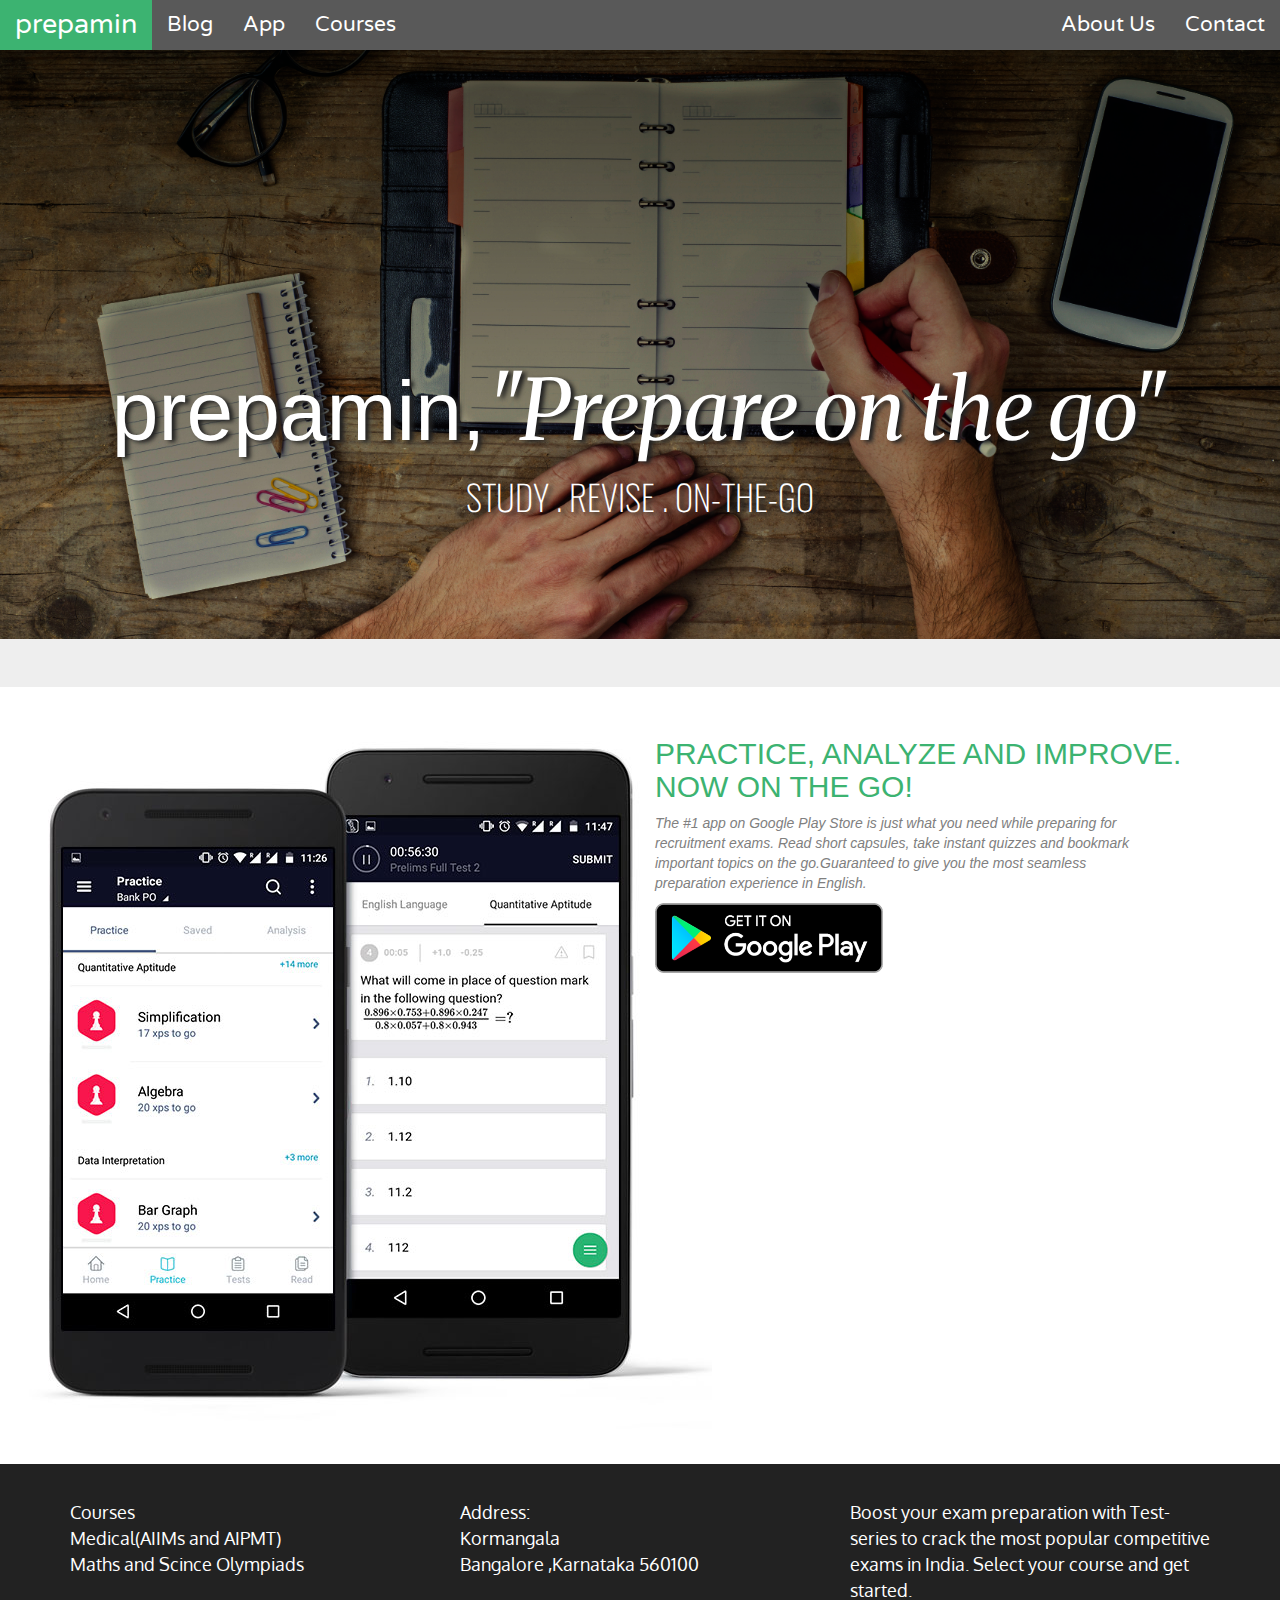
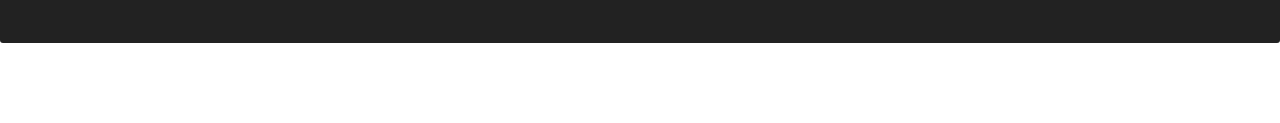
==== page4/index.html @ 37366433 "page center title" ====
<!doctype html>
<html lang="en">
<head>
	<meta charset="utf-8">
	<meta http-equiv="X-UA-Compatible" content="IE=edge">
	<meta name="viewport" content="width=device-width, initial-scale=1">
	<title>Prepamin</title>
	<link rel="stylesheet" href="css/bootstrap.min.css">
	<link rel="stylesheet" href="css/styles.css">
	<link href="https://fonts.googleapis.com/css?family=Oxygen" rel="stylesheet">
	<link href="https://fonts.googleapis.com/css?family=Lora" rel="stylesheet">
  <link href="https://fonts.googleapis.com/css?family=Merriweather:900" rel="stylesheet">
  <link href="https://fonts.googleapis.com/css?family=Varela+Round" rel="stylesheet">
  <link href="https://fonts.googleapis.com/css?family=Oswald" rel="stylesheet">
   <script src="https://ajax.googleapis.com/ajax/libs/jquery/3.1.1/jquery.min.js"></script>
  <script src="https://maxcdn.bootstrapcdn.com/bootstrap/3.3.7/js/bootstrap.min.js"></script>
	</head>
<body>



<nav class="navbar navbar-inverse navbar-fixed-top"  id="header-nav">
  <div class="container-fluid">
    <div class="navbar-header">
      <button type="button" class="navbar-toggle" data-toggle="collapse" data-target="#myNavbar">
        <span class="icon-bar"></span>
        <span class="icon-bar"></span>
        <span class="icon-bar"></span>                        
      </button>
     
   
    
      
    
      <div id="band">

      <a  class="navbar-brand" href="#"><span>prepamin</span></a></div>
    </div>
    <div class="collapse navbar-collapse" class="navbar navbar-inverse navbar-fixed-top"  id="myNavbar" id="nav-list">
      <ul class="nav navbar-nav" id="nav-list" >
        <li class="dropdown">
          <a class="dropdown-toggle" data-toggle="dropdown" href="#appicon"><span>Blog</span></a></li>
       <li><a href="#appicon"><span>App</span></a></li>
      <li><a href="#"><span>Courses</span></a></li>
      </ul>
      <ul id="nav-list" class="nav navbar-nav navbar-right">
      <li><a id="main1" href="#testinomials"><span> About Us</span></a></li>
      <li><a id="main1" href="#"><span> Contact</span></a></li>

    </ul>
    </div>
  </div>
</nav>



  
  <div class="jumbotron" class="col-md-4 col-sm-6 col-xs-12" >
   <img src="table_new2.png"  alt="logo" class="img-responsive" >
   <div class="center hidden-xs hidden-sm "><div style="font-size: 6em"> prepamin,<span>"Prepare on the go"</span></div>
   <p style="font-size: 2.5em;"> STUDY . REVISE . ON-THE-GO </p></div>
   <div class="center visible-xs visible-sm" ><div style="font-size: 2.5em">Prepamin,<span>"Prepare on the go"</span></div><p style="font-size: 1.05em;"> STUDY . REVISE . ON-THE-GO </p>
   </div>
</div>
    
    
    
    
    


<!--<div id="main">
		img src="examplify.png" alt="logo" 
			class="img-responsive"></div>-->
      <div class="row">
      <div id="appimage" class ="col-md-6 col-sm-12 col-xs-12">
        <div class ="hidden-sm hidden-xs hidden-md" id="appicon"></div>
        <div class="visible-xs visible-sm visible-md" id="appicon1"> </div>
        </div>

      
      <div class="col-md-6 col-sm-12 col-xs-12">
      <div id="appcontent">
          <h2>PRACTICE, ANALYZE AND IMPROVE.<br> NOW ON THE GO!</h2>
          <p> The #1 app on Google Play Store is just what you need while preparing for recruitment exams. Read short capsules, take instant quizzes and bookmark important topics on the go.Guaranteed to give you the most seamless preparation experience in English.
          </p>
          <a href="#">
          <img src="google-play.png" allt="play store"  style="width:228px;height:70px;"></a>
          </div>


        </div>
      </div>
			
      <footer class="panel-footer">
      <div class="container">
        <div class="row">
          <section id="course" class="col-sm-4">
            <span>Courses</span><br>
            Medical(AIIMs and AIPMT)<br>
            Maths and Scince Olympiads
            <hr class="visible-xs">
          </section>
          <section id="address" class="col-sm-4">
          <span>Address:</span><br>
          Kormangala<br>Bangalore ,Karnataka 560100
          <hr class="visible-xs">
          </section>
          <section id="testinomials" class="col-sm-4">
          <p>Boost your exam preparation with Test-series to crack the most popular competitive exams in India. Select your course and get started.</p>
          </section>
          </div>
          </div>
          </footer>
	



</body>
</html>
---- page4/css/styles.css ----
#header-nav {
	background-color: #3CB371;
	border-radius: 0;
	border: 0;
}
#logo-img {
	background: url('pic1.png') no-repeat;
	width: 100px;
	height:80px; 
	
}
}


#main {
		
		margin-left: 180px;
		margin-top: -80px;
		opacity: .5;
	}
#heading{
	font-family: 'Lora', serif;
	color: #557c3e;
	font-size: 2.0em;
	
	font-weight: bold;
	text-shadow: 1px 1px 1px #222;
	margin-top: -150px;
	margin-bottom: 0;
	margin-left: 450px;
	line-height: .75;
}
.panel-footer{
	margin-top: 30px;
	padding-top: 35px;
	padding-bottom: 30px;
	background-color: #222;
	border-top: 0;
}

#course ,#address,#testinomials{
	font-family: 'Oxygen', sans-serif;
	font-size: 1.3em;
	color: #ffffff;

}
#main1
{
	color: #006400;
	font-size: 1.5em;
}

#mainapp
{
	margin-bottom: 150px;
	margin-top: -200px;
	position: right;
	margin-left: 100px
}


#header-nav {
	background-color: #595959;
	border-radius: 0;
	border: 0;
}
#logo-img {
	background: url('logo2.png') no-repeat;
	width: 60px;
	height: 50px;
	margin-top: 0;
	
}
#nav-list a:hover {
	background:#3CB371 ;
	
	}
#nav-list a:active {
	background:#3CB371 ;
	
	}

#nav-list a {
	font-size:1.5em;
	font-family: 'Varela Round', sans-serif;
} 
#head a:hover
{
background: #3CB371;
}


.navbar-brand span {
	font-size:1.5em;
	font-family: 'Varela Round', sans-serif;

} 

#logo-img {
	background: url('logo2.png') no-repeat;
	width: 60px;
	height: 45px;
	margin-top: 0;
	margin-left:0;
	margin-right: 10px;
}
#band a:hover 
{
background:#3CB371;	
}

#nav-list span
{
	color: #ffffff;
}
#band span{
	color: #ffffff;
	
}
#band a:active 
{
background: #3CB371 ;	
}
.center {
    position: absolute;
    left: 0;
    top: 50%;
    width: 100%;
    text-align: center;
   	
	color: #ffffff;
    margin-top: -100px;
    text-shadow: 4px 2px 4px #222;
  
}
.center span
{
	font-style: italic;
	font-family: 'Merriweather', serif;
	 
}
.center p
{
	font-style: bold;
	
	font-family: 'Oswald', sans-serif;

}

#appicon
{
	background: url('mainapp.jpg') no-repeat;
	width:712px;
	height: 717px;
}

#appcontent h2
{
	color: #3CB371;


}

#appcontent p{
	width: 500px;
	font-style: italic;
	font-size: 1em;
	color: #808080;
}
.jumbotron {
	margin-top: -80px;
}




#appicon1
{
	background: url('rsz_mainapp.jpg') no-repeat;
	width: 449px;
	height: 484px;
}
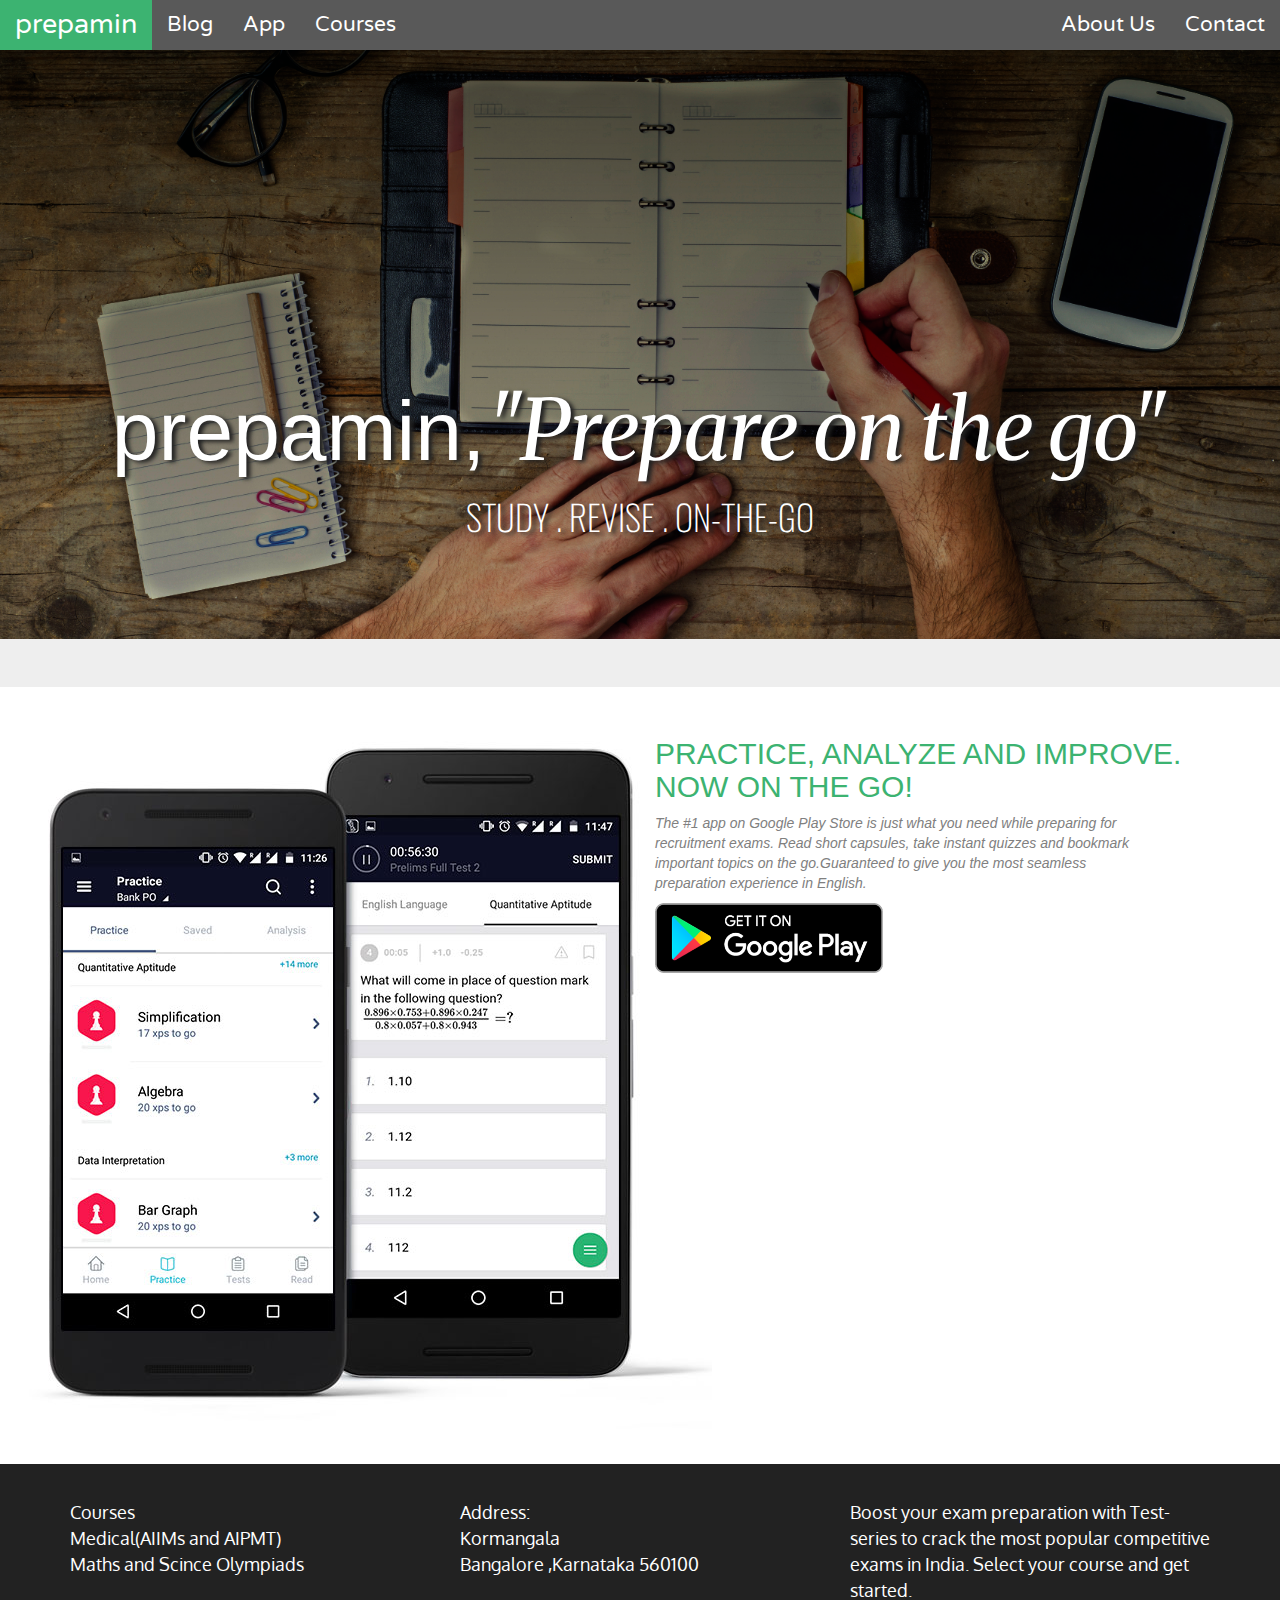
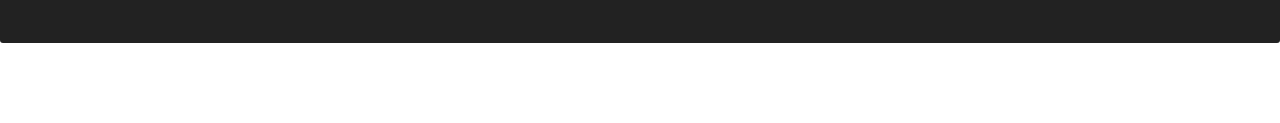
==== commit dc356a54: "small p" ====
--- a/page4/index.html
+++ b/page4/index.html
@@ -59,7 +59,7 @@
    <img src="table_new2.png"  alt="logo" class="img-responsive" >
    <div class="center hidden-xs hidden-sm "><div style="font-size: 6em"> prepamin,<span>"Prepare on the go"</span></div>
    <p style="font-size: 2.5em;"> STUDY . REVISE . ON-THE-GO </p></div>
-   <div class="center visible-xs visible-sm" ><div style="font-size: 2.5em">Prepamin,<span>"Prepare on the go"</span></div><p style="font-size: 1.05em;"> STUDY . REVISE . ON-THE-GO </p>
+   <div class="center visible-xs visible-sm" ><div style="font-size: 2.5em">prepamin,<span>"Prepare on the go"</span></div><p style="font-size: 1.05em;"> STUDY . REVISE . ON-THE-GO </p>
    </div>
 </div>
     
--- a/page4/css/styles.css
+++ b/page4/css/styles.css
@@ -129,7 +129,7 @@
     text-align: center;
    	
 	color: #ffffff;
-    margin-top: -100px;
+    margin-top: -80px;
     text-shadow: 4px 2px 4px #222;
   
 }
